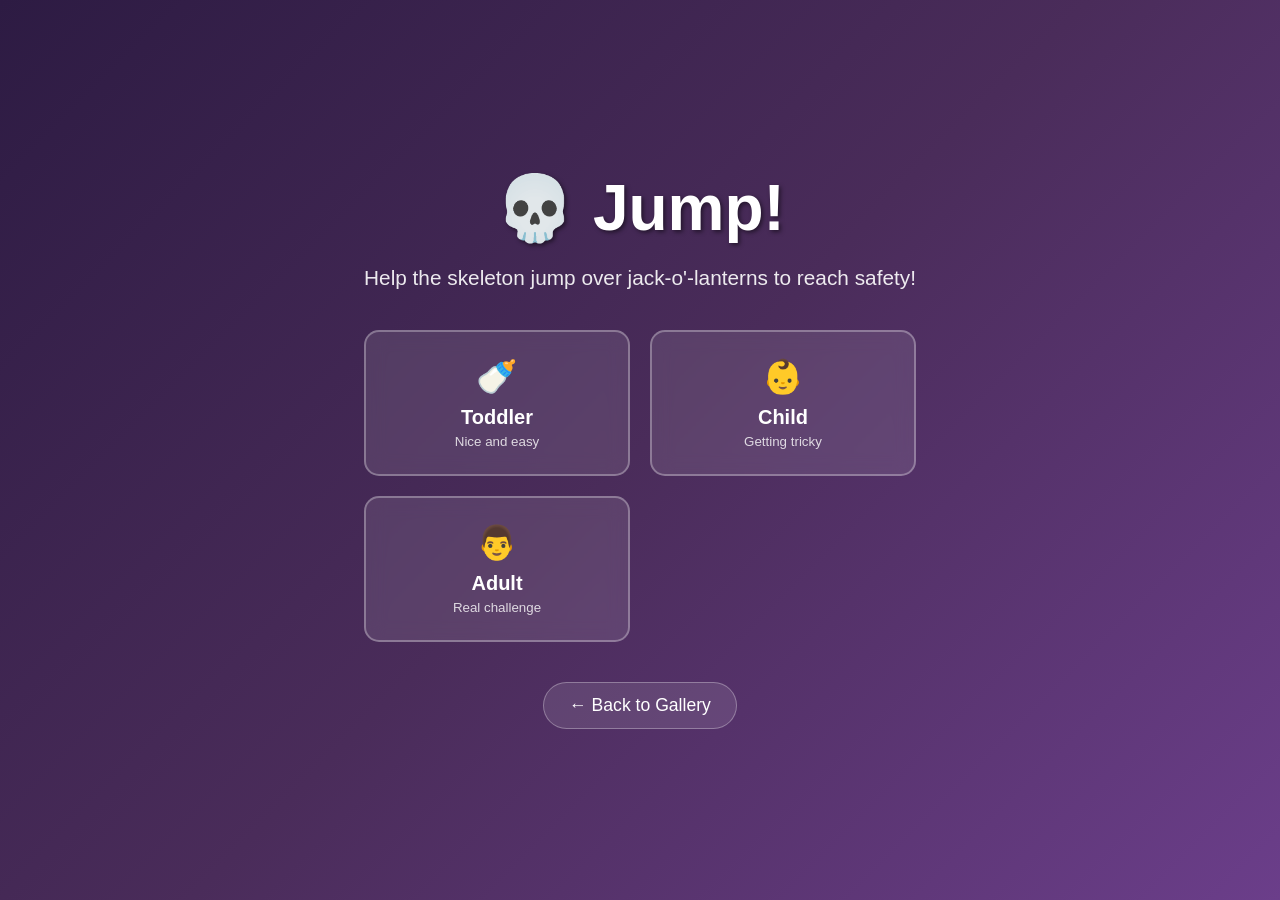
==== games/jump.html @ 8fc10694 "Holiday gamessssss" ====
<!DOCTYPE html>
<html lang="en">
<head>
    <meta charset="UTF-8">
    <meta name="viewport" content="width=device-width, initial-scale=1.0">
    <title>Jump! - Holiday Games</title>
    <link rel="stylesheet" href="../styles/main.css">
    <link rel="stylesheet" href="../styles/jump-game.css">
</head>
<body>
    <div class="game-container">
        <!-- Difficulty Selection Screen -->
        <div id="difficulty-screen" class="screen">
            <div class="difficulty-content">
                <h1>💀 Jump!</h1>
                <p>Help the skeleton jump over jack-o'-lanterns to reach safety!</p>
                
                <div class="difficulty-grid">
                    <button class="difficulty-btn" data-difficulty="toddler">
                        <span class="difficulty-icon">🍼</span>
                        <span class="difficulty-name">Toddler</span>
                        <span class="difficulty-desc">Nice and easy</span>
                    </button>
                    
                    <button class="difficulty-btn" data-difficulty="child">
                        <span class="difficulty-icon">👶</span>
                        <span class="difficulty-name">Child</span>
                        <span class="difficulty-desc">Getting tricky</span>
                    </button>
                    
                    <button class="difficulty-btn" data-difficulty="adult">
                        <span class="difficulty-icon">👨</span>
                        <span class="difficulty-name">Adult</span>
                        <span class="difficulty-desc">Real challenge</span>
                    </button>
                    
                    <button class="difficulty-btn hidden" data-difficulty="crazy" id="crazy-btn">
                        <span class="difficulty-icon">💀</span>
                        <span class="difficulty-name">CRAZY</span>
                        <span class="difficulty-desc">Impossible!</span>
                    </button>
                </div>
                
                <button class="back-btn" onclick="window.location.href='../index.html'">
                    ← Back to Gallery
                </button>
            </div>
        </div>
        
        <!-- Game Screen -->
        <div id="game-screen" class="screen hidden">
            <canvas id="game-canvas"></canvas>
            
            <!-- Game UI -->
            <div class="game-ui">
                <div class="score-display">
                    <span>Distance: <span id="distance">0</span> ft</span>
                    <span>Speed: <span id="speed">0</span> ft/s</span>
                </div>
                
                <div class="jump-instruction" id="jump-instruction">
                    🦴 TAP TO JUMP! 🦴
                </div>
            </div>
            
            <!-- Jump Controls -->
            <div class="jump-controls">
                <div class="jump-area" id="jump-control">
                    <div class="jump-indicator">TAP TO JUMP</div>
                </div>
            </div>
            
            <!-- Pause Button -->
            <button class="pause-btn" id="pause-btn">⏸️</button>
        </div>
        
        <!-- Game Over Screen -->
        <div id="game-over-screen" class="screen hidden">
            <div class="game-over-content">
                <h2 id="game-over-title">Game Over!</h2>
                <div id="game-over-message"></div>
                <div class="game-stats">
                    <p>Distance Traveled: <span id="final-distance">0</span> ft</p>
                    <p>Time Survived: <span id="final-time">0</span>s</p>
                    <p>Difficulty: <span id="final-difficulty">Normal</span></p>
                    <p>Jack-o'-lanterns Jumped: <span id="final-jumps">0</span></p>
                </div>
                
                <div class="game-over-buttons">
                    <button class="game-btn" id="restart-btn">Play Again</button>
                    <button class="game-btn secondary" id="difficulty-btn">Change Difficulty</button>
                    <button class="game-btn secondary" onclick="window.location.href='../index.html'">
                        Back to Gallery
                    </button>
                </div>
            </div>
        </div>
    </div>
    
    <script src="../main.js"></script>
    <script src="../scripts/jump-game.js"></script>
</body>
</html>
---- styles/main.css ----
/* Main Styles */
* {
    margin: 0;
    padding: 0;
    box-sizing: border-box;
}

body {
    font-family: 'Arial', sans-serif;
    background: linear-gradient(135deg, #667eea 0%, #764ba2 100%);
    min-height: 100vh;
    overflow-x: hidden;
}

.container {
    max-width: 1200px;
    margin: 0 auto;
    padding: 20px;
}

header {
    text-align: center;
    margin-bottom: 40px;
    color: white;
}

header h1 {
    font-size: 3em;
    margin-bottom: 10px;
    text-shadow: 2px 2px 4px rgba(0,0,0,0.3);
}

header p {
    font-size: 1.2em;
    opacity: 0.9;
}

/* Gallery Styles */
.gallery {
    width: 100%;
}

.game-grid {
    display: grid;
    grid-template-columns: repeat(auto-fit, minmax(300px, 1fr));
    gap: 30px;
    padding: 20px 0;
}

.game-card {
    background: white;
    border-radius: 20px;
    padding: 30px;
    text-align: center;
    box-shadow: 0 10px 30px rgba(0,0,0,0.2);
    transition: transform 0.3s ease, box-shadow 0.3s ease;
    cursor: pointer;
}

.game-card:hover {
    transform: translateY(-5px);
    box-shadow: 0 15px 40px rgba(0,0,0,0.3);
}

.game-card.coming-soon {
    opacity: 0.6;
    cursor: default;
}

.game-card.coming-soon:hover {
    transform: none;
    box-shadow: 0 10px 30px rgba(0,0,0,0.2);
}

.game-icon {
    font-size: 4em;
    margin-bottom: 20px;
    height: 80px;
    display: flex;
    align-items: center;
    justify-content: center;
}

.game-card h3 {
    font-size: 2em;
    margin-bottom: 15px;
    color: #333;
}

.game-card p {
    font-size: 1.1em;
    color: #666;
    margin-bottom: 25px;
    line-height: 1.4;
}

.play-btn {
    background: linear-gradient(135deg, #ff6b6b, #ee5a24);
    color: white;
    border: none;
    padding: 15px 30px;
    font-size: 1.2em;
    border-radius: 50px;
    cursor: pointer;
    transition: all 0.3s ease;
    font-weight: bold;
    min-width: 150px;
}

.play-btn:hover:not(:disabled) {
    background: linear-gradient(135deg, #ee5a24, #ff6b6b);
    transform: scale(1.05);
}

.play-btn:disabled {
    background: #ccc;
    cursor: not-allowed;
}

/* Reward Modal Styles */
.reward-modal {
    position: fixed;
    top: 0;
    left: 0;
    width: 100%;
    height: 100%;
    background: rgba(0,0,0,0.8);
    display: flex;
    align-items: center;
    justify-content: center;
    z-index: 1000;
    animation: fadeIn 0.3s ease;
}

.reward-content {
    background: white;
    padding: 40px;
    border-radius: 20px;
    text-align: center;
    max-width: 400px;
    width: 90%;
    animation: slideIn 0.3s ease;
}

.reward-animation {
    font-size: 4em;
    margin-bottom: 20px;
    animation: bounce 0.6s ease infinite alternate;
}

.reward-content h2 {
    font-size: 2.5em;
    color: #333;
    margin-bottom: 20px;
}

.reward-content p {
    font-size: 1.2em;
    color: #666;
    margin-bottom: 15px;
}

.reward-btn {
    background: linear-gradient(135deg, #667eea, #764ba2);
    color: white;
    border: none;
    padding: 12px 25px;
    font-size: 1.1em;
    border-radius: 25px;
    cursor: pointer;
    margin: 10px;
    transition: all 0.3s ease;
}

.reward-btn.secondary {
    background: #ccc;
    color: #333;
}

.reward-btn:hover {
    transform: scale(1.05);
}

/* Animations */
@keyframes fadeIn {
    from { opacity: 0; }
    to { opacity: 1; }
}

@keyframes slideIn {
    from { transform: translateY(-50px); opacity: 0; }
    to { transform: translateY(0); opacity: 1; }
}

@keyframes bounce {
    from { transform: scale(1); }
    to { transform: scale(1.1); }
}

/* Touch Device Optimizations */
.touch-device .game-card {
    min-height: 120px;
}

.touch-device .play-btn {
    min-height: 50px;
    font-size: 1.3em;
}

/* Responsive Design */
@media (max-width: 768px) {
    .container {
        padding: 15px;
    }
    
    header h1 {
        font-size: 2.5em;
    }
    
    .game-grid {
        grid-template-columns: 1fr;
        gap: 20px;
    }
    
    .game-card {
        padding: 25px;
    }
    
    .reward-content {
        padding: 30px 20px;
    }
}

@media (max-width: 480px) {
    header h1 {
        font-size: 2em;
    }
    
    .game-card h3 {
        font-size: 1.8em;
    }
    
    .game-icon {
        font-size: 3em;
        height: 60px;
    }
}
---- styles/jump-game.css ----
/* Jump Game Styles */

.game-container {
    width: 100vw;
    height: 100vh;
    overflow: hidden;
    position: relative;
    background: linear-gradient(135deg, #2d1b43 0%, #4a2c5a 50%, #6b3e8a 100%);
}

.screen {
    position: absolute;
    top: 0;
    left: 0;
    width: 100%;
    height: 100%;
    display: flex;
    align-items: center;
    justify-content: center;
}

.screen.hidden {
    display: none;
}

/* Difficulty Selection Screen */
.difficulty-content {
    text-align: center;
    color: white;
    max-width: 600px;
    padding: 20px;
}

.difficulty-content h1 {
    font-size: 4em;
    margin-bottom: 20px;
    text-shadow: 2px 2px 4px rgba(0,0,0,0.5);
}

.difficulty-content p {
    font-size: 1.3em;
    margin-bottom: 40px;
    opacity: 0.9;
}

.difficulty-grid {
    display: grid;
    grid-template-columns: repeat(2, 1fr);
    gap: 20px;
    margin-bottom: 40px;
}

.difficulty-btn {
    background: rgba(255,255,255,0.1);
    border: 2px solid rgba(255,255,255,0.3);
    border-radius: 15px;
    padding: 25px;
    color: white;
    cursor: pointer;
    transition: all 0.3s ease;
    backdrop-filter: blur(10px);
    min-height: 120px;
    display: flex;
    flex-direction: column;
    align-items: center;
    justify-content: center;
}

.difficulty-btn:hover {
    background: rgba(255,255,255,0.2);
    border-color: rgba(255,255,255,0.5);
    transform: translateY(-3px);
}

.difficulty-btn.hidden {
    opacity: 0;
    transition: opacity 0.5s ease;
}

.difficulty-btn.revealed {
    opacity: 1;
    pointer-events: auto;
    background: rgba(255,0,0,0.2);
    border-color: rgba(255,0,0,0.5);
    animation: pulseRed 2s ease-in-out infinite;
}

.difficulty-icon {
    font-size: 2.5em;
    margin-bottom: 10px;
}

.difficulty-name {
    font-size: 1.5em;
    font-weight: bold;
    margin-bottom: 5px;
}

.difficulty-desc {
    font-size: 1em;
    opacity: 0.8;
}

.back-btn {
    background: rgba(255,255,255,0.1);
    border: 1px solid rgba(255,255,255,0.3);
    color: white;
    padding: 12px 25px;
    border-radius: 25px;
    cursor: pointer;
    font-size: 1.1em;
    transition: all 0.3s ease;
}

.back-btn:hover {
    background: rgba(255,255,255,0.2);
}

/* Game Screen Styles */
#game-canvas {
    width: 100%;
    height: 100%;
    display: block;
    background: linear-gradient(180deg, #1a1a2e 0%, #16213e 50%, #0f172a 100%);
}

.game-ui {
    position: absolute;
    top: 20px;
    left: 20px;
    right: 20px;
    z-index: 10;
    pointer-events: none;
}

.score-display {
    background: rgba(0,0,0,0.7);
    color: white;
    padding: 15px 20px;
    border-radius: 10px;
    display: flex;
    justify-content: space-between;
    font-size: 1.2em;
    font-weight: bold;
}

.jump-instruction {
    position: absolute;
    top: 80px;
    left: 50%;
    transform: translateX(-50%);
    background: rgba(255,165,0,0.9);
    color: white;
    padding: 10px 20px;
    border-radius: 25px;
    font-weight: bold;
    font-size: 1.1em;
    opacity: 1;
    animation: bounceInstruction 2s ease-in-out infinite;
    pointer-events: none;
    transition: opacity 0.5s ease;
}

.jump-instruction.hidden {
    opacity: 0;
}

/* Jump Controls */
.jump-controls {
    position: absolute;
    bottom: 0;
    left: 0;
    right: 0;
    height: 60%;
    display: flex;
    z-index: 5;
}

.jump-area {
    flex: 1;
    display: flex;
    align-items: center;
    justify-content: center;
    background: rgba(255,165,0,0.05);
    border: 2px solid transparent;
    transition: all 0.2s ease;
    user-select: none;
    cursor: pointer;
}

.jump-area.active {
    background: rgba(255,165,0,0.15);
    border-color: rgba(255,165,0,0.3);
}

.jump-indicator {
    font-size: 2em;
    color: rgba(255,165,0,0.6);
    pointer-events: none;
    transition: all 0.2s ease;
    font-weight: bold;
}

.jump-area.active .jump-indicator {
    color: rgba(255,165,0,0.9);
    transform: scale(1.1);
}

.pause-btn {
    position: absolute;
    top: 20px;
    right: 20px;
    background: rgba(0,0,0,0.7);
    border: none;
    color: white;
    font-size: 2em;
    padding: 10px 15px;
    border-radius: 10px;
    cursor: pointer;
    z-index: 15;
}

/* Game Over Screen */
.game-over-content {
    text-align: center;
    color: white;
    max-width: 500px;
    padding: 20px;
}

.game-over-content h2 {
    font-size: 3em;
    margin-bottom: 20px;
    text-shadow: 2px 2px 4px rgba(0,0,0,0.5);
}

#game-over-message {
    font-size: 1.3em;
    margin-bottom: 30px;
    opacity: 0.9;
}

.game-stats {
    background: rgba(255,255,255,0.1);
    border-radius: 15px;
    padding: 20px;
    margin-bottom: 30px;
    backdrop-filter: blur(10px);
}

.game-stats p {
    font-size: 1.2em;
    margin-bottom: 10px;
}

.game-over-buttons {
    display: flex;
    flex-direction: column;
    gap: 15px;
}

.game-btn {
    background: linear-gradient(135deg, #ff6b35, #f7931e);
    color: white;
    border: none;
    padding: 15px 30px;
    font-size: 1.2em;
    border-radius: 25px;
    cursor: pointer;
    transition: all 0.3s ease;
    font-weight: bold;
}

.game-btn.secondary {
    background: rgba(255,255,255,0.2);
    backdrop-filter: blur(10px);
}

.game-btn:hover {
    transform: translateY(-2px);
    box-shadow: 0 5px 15px rgba(0,0,0,0.3);
}

/* Animations */
@keyframes bounceInstruction {
    0%, 100% { 
        transform: translateX(-50%) translateY(0px); 
    }
    50% { 
        transform: translateX(-50%) translateY(-10px); 
    }
}

@keyframes pulseRed {
    0%, 100% { 
        background: rgba(255,0,0,0.2);
        border-color: rgba(255,0,0,0.5);
    }
    50% { 
        background: rgba(255,0,0,0.4);
        border-color: rgba(255,0,0,0.8);
    }
}

/* Mobile Responsiveness */
@media (max-width: 768px) {
    .difficulty-grid {
        grid-template-columns: 1fr;
        gap: 15px;
    }
    
    .difficulty-btn {
        min-height: 100px;
        padding: 20px;
    }
    
    .difficulty-icon {
        font-size: 2em;
    }
    
    .difficulty-name {
        font-size: 1.3em;
    }
    
    .score-display {
        flex-direction: column;
        gap: 5px;
        font-size: 1em;
    }
    
    .jump-indicator {
        font-size: 1.5em;
    }
}

@media (max-width: 480px) {
    .difficulty-content h1 {
        font-size: 3em;
    }
    
    .difficulty-content p {
        font-size: 1.1em;
    }
    
    .game-over-content h2 {
        font-size: 2.5em;
    }
    
    #game-over-message {
        font-size: 1.1em;
    }
    
    .jump-instruction {
        font-size: 1em;
        padding: 8px 16px;
    }
}
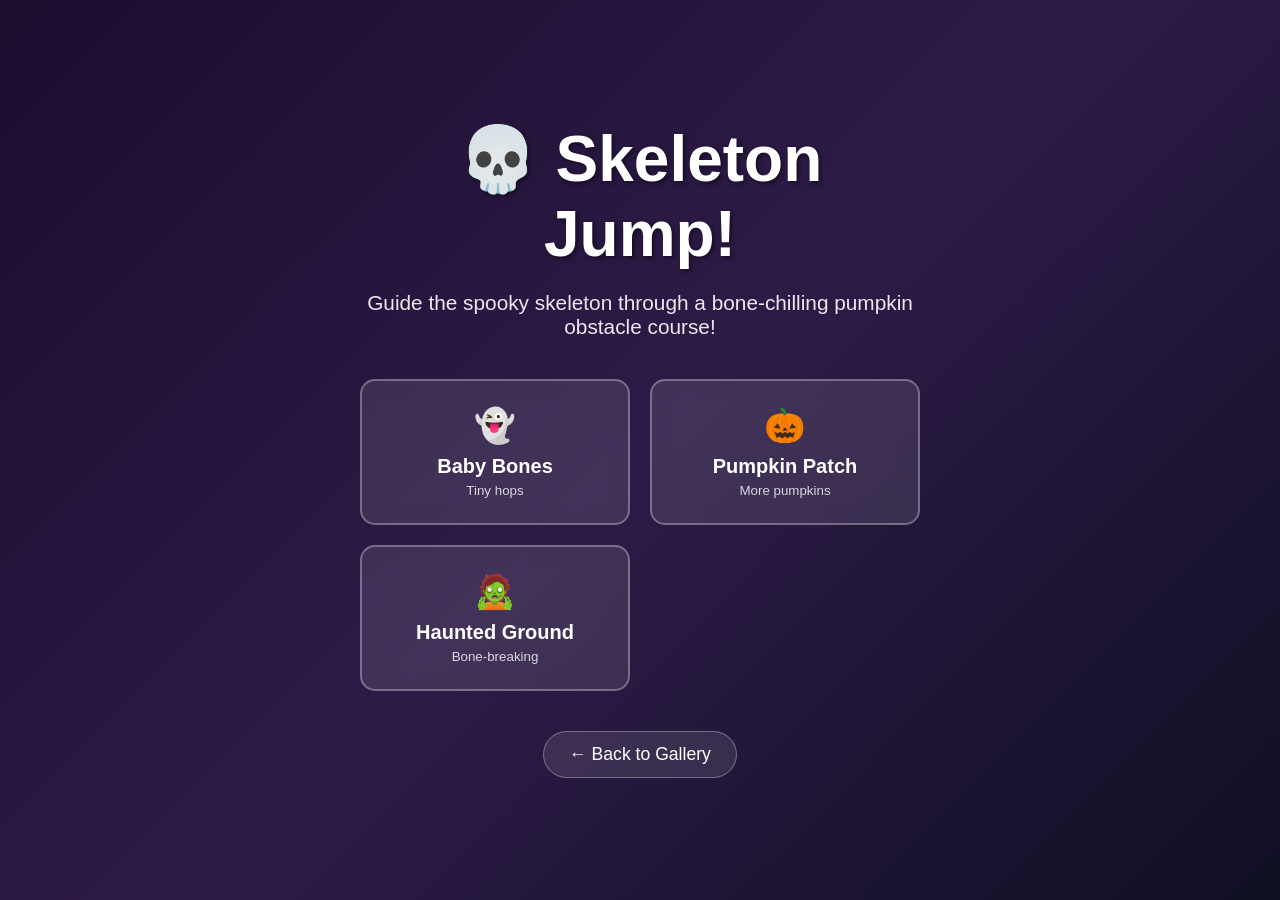
==== commit 03b9d0fe: "Added bouncing icons" ====
--- a/games/jump.html
+++ b/games/jump.html
@@ -3,7 +3,7 @@
 <head>
     <meta charset="UTF-8">
     <meta name="viewport" content="width=device-width, initial-scale=1.0">
-    <title>Jump! - Holiday Games</title>
+    <title>Skeleton Jump! - Halloween Games</title>
     <link rel="stylesheet" href="../styles/main.css">
     <link rel="stylesheet" href="../styles/jump-game.css">
 </head>
@@ -12,31 +12,31 @@
         <!-- Difficulty Selection Screen -->
         <div id="difficulty-screen" class="screen">
             <div class="difficulty-content">
-                <h1>💀 Jump!</h1>
-                <p>Help the skeleton jump over jack-o'-lanterns to reach safety!</p>
+                <h1>💀 Skeleton Jump!</h1>
+                <p>Guide the spooky skeleton through a bone-chilling pumpkin obstacle course!</p>
                 
                 <div class="difficulty-grid">
                     <button class="difficulty-btn" data-difficulty="toddler">
-                        <span class="difficulty-icon">🍼</span>
-                        <span class="difficulty-name">Toddler</span>
-                        <span class="difficulty-desc">Nice and easy</span>
+                        <span class="difficulty-icon">👻</span>
+                        <span class="difficulty-name">Baby Bones</span>
+                        <span class="difficulty-desc">Tiny hops</span>
                     </button>
                     
                     <button class="difficulty-btn" data-difficulty="child">
-                        <span class="difficulty-icon">👶</span>
-                        <span class="difficulty-name">Child</span>
-                        <span class="difficulty-desc">Getting tricky</span>
+                        <span class="difficulty-icon">🎃</span>
+                        <span class="difficulty-name">Pumpkin Patch</span>
+                        <span class="difficulty-desc">More pumpkins</span>
                     </button>
                     
                     <button class="difficulty-btn" data-difficulty="adult">
-                        <span class="difficulty-icon">👨</span>
-                        <span class="difficulty-name">Adult</span>
-                        <span class="difficulty-desc">Real challenge</span>
+                        <span class="difficulty-icon">🧟</span>
+                        <span class="difficulty-name">Haunted Ground</span>
+                        <span class="difficulty-desc">Bone-breaking</span>
                     </button>
                     
                     <button class="difficulty-btn hidden" data-difficulty="crazy" id="crazy-btn">
                         <span class="difficulty-icon">💀</span>
-                        <span class="difficulty-name">CRAZY</span>
+                        <span class="difficulty-name">SKELETON KING</span>
                         <span class="difficulty-desc">Impossible!</span>
                     </button>
                 </div>
@@ -59,7 +59,7 @@
                 </div>
                 
                 <div class="jump-instruction" id="jump-instruction">
-                    🦴 TAP TO JUMP! 🦴
+                    💀 TAP TO JUMP! 💀
                 </div>
             </div>
             
@@ -99,5 +99,6 @@
     
     <script src="../main.js"></script>
     <script src="../scripts/jump-game.js"></script>
+    <script src="../scripts/falling-sprites.js"></script>
 </body>
 </html>
--- a/styles/main.css
+++ b/styles/main.css
@@ -7,7 +7,7 @@
 
 body {
     font-family: 'Arial', sans-serif;
-    background: linear-gradient(135deg, #667eea 0%, #764ba2 100%);
+    background: linear-gradient(135deg, #1a0d2e 0%, #2d1b47 50%, #0f0f23 100%);
     min-height: 100vh;
     overflow-x: hidden;
 }
@@ -48,28 +48,33 @@
 }
 
 .game-card {
-    background: white;
+    background: linear-gradient(135deg, #2a1a3e 0%, #3d2b52 100%);
+    border: 2px solid #ff6b35;
     border-radius: 20px;
     padding: 30px;
     text-align: center;
-    box-shadow: 0 10px 30px rgba(0,0,0,0.2);
+    box-shadow: 0 10px 30px rgba(255, 107, 53, 0.3);
     transition: transform 0.3s ease, box-shadow 0.3s ease;
     cursor: pointer;
+    color: #f8f8ff;
 }
 
 .game-card:hover {
     transform: translateY(-5px);
-    box-shadow: 0 15px 40px rgba(0,0,0,0.3);
+    box-shadow: 0 15px 40px rgba(255, 107, 53, 0.5);
+    border-color: #ff8c42;
 }
 
 .game-card.coming-soon {
     opacity: 0.6;
     cursor: default;
+    border-color: #666;
 }
 
 .game-card.coming-soon:hover {
     transform: none;
-    box-shadow: 0 10px 30px rgba(0,0,0,0.2);
+    box-shadow: 0 10px 30px rgba(255, 107, 53, 0.3);
+    border-color: #666;
 }
 
 .game-icon {
@@ -84,20 +89,21 @@
 .game-card h3 {
     font-size: 2em;
     margin-bottom: 15px;
-    color: #333;
+    color: #ff8c42;
+    text-shadow: 2px 2px 4px rgba(0,0,0,0.5);
 }
 
 .game-card p {
     font-size: 1.1em;
-    color: #666;
+    color: #e2e8f0;
     margin-bottom: 25px;
     line-height: 1.4;
 }
 
 .play-btn {
-    background: linear-gradient(135deg, #ff6b6b, #ee5a24);
+    background: linear-gradient(135deg, #ff6b35, #d63031);
     color: white;
-    border: none;
+    border: 2px solid #ff8c42;
     padding: 15px 30px;
     font-size: 1.2em;
     border-radius: 50px;
@@ -105,11 +111,13 @@
     transition: all 0.3s ease;
     font-weight: bold;
     min-width: 150px;
+    box-shadow: 0 4px 15px rgba(255, 107, 53, 0.3);
 }
 
 .play-btn:hover:not(:disabled) {
-    background: linear-gradient(135deg, #ee5a24, #ff6b6b);
+    background: linear-gradient(135deg, #ff8c42, #ff6b35);
     transform: scale(1.05);
+    box-shadow: 0 6px 20px rgba(255, 107, 53, 0.5);
 }
 
 .play-btn:disabled {
@@ -161,7 +169,7 @@
 }
 
 .reward-btn {
-    background: linear-gradient(135deg, #667eea, #764ba2);
+    background: linear-gradient(135deg, #ff6b35, #d63031);
     color: white;
     border: none;
     padding: 12px 25px;
--- a/styles/jump-game.css
+++ b/styles/jump-game.css
@@ -5,7 +5,7 @@
     height: 100vh;
     overflow: hidden;
     position: relative;
-    background: linear-gradient(135deg, #2d1b43 0%, #4a2c5a 50%, #6b3e8a 100%);
+    background: linear-gradient(135deg, #1a0d2e 0%, #2d1b47 50%, #0f0f23 100%);
 }
 
 .screen {
@@ -121,7 +121,7 @@
     width: 100%;
     height: 100%;
     display: block;
-    background: linear-gradient(180deg, #1a1a2e 0%, #16213e 50%, #0f172a 100%);
+    background: linear-gradient(180deg, #0f0a1a 0%, #1a0d2e 30%, #2d1b47 70%, #111827 100%);
 }
 
 .game-ui {
@@ -149,16 +149,18 @@
     top: 80px;
     left: 50%;
     transform: translateX(-50%);
-    background: rgba(255,165,0,0.9);
-    color: white;
-    padding: 10px 20px;
+    background: rgba(255, 107, 53, 0.95);
+    color: #fef2f2;
+    padding: 12px 25px;
+    border: 2px solid #ff8c42;
     border-radius: 25px;
     font-weight: bold;
     font-size: 1.1em;
     opacity: 1;
-    animation: bounceInstruction 2s ease-in-out infinite;
+    animation: spookyBounce 2s ease-in-out infinite;
     pointer-events: none;
     transition: opacity 0.5s ease;
+    box-shadow: 0 0 20px rgba(255, 107, 53, 0.4);
 }
 
 .jump-instruction.hidden {
@@ -181,7 +183,7 @@
     display: flex;
     align-items: center;
     justify-content: center;
-    background: rgba(255,165,0,0.05);
+    background: rgba(255, 107, 53, 0.05);
     border: 2px solid transparent;
     transition: all 0.2s ease;
     user-select: none;
@@ -189,21 +191,24 @@
 }
 
 .jump-area.active {
-    background: rgba(255,165,0,0.15);
-    border-color: rgba(255,165,0,0.3);
+    background: rgba(255, 107, 53, 0.15);
+    border-color: rgba(255, 107, 53, 0.3);
+    box-shadow: inset 0 0 20px rgba(255, 107, 53, 0.2);
 }
 
 .jump-indicator {
     font-size: 2em;
-    color: rgba(255,165,0,0.6);
+    color: rgba(255, 140, 66, 0.6);
     pointer-events: none;
     transition: all 0.2s ease;
     font-weight: bold;
+    text-shadow: 0 0 10px rgba(255, 107, 53, 0.3);
 }
 
 .jump-area.active .jump-indicator {
-    color: rgba(255,165,0,0.9);
+    color: rgba(255, 140, 66, 0.9);
     transform: scale(1.1);
+    text-shadow: 0 0 15px rgba(255, 107, 53, 0.6);
 }
 
 .pause-btn {
@@ -260,15 +265,16 @@
 }
 
 .game-btn {
-    background: linear-gradient(135deg, #ff6b35, #f7931e);
-    color: white;
-    border: none;
+    background: linear-gradient(135deg, #ff6b35, #d63031);
+    color: white;
+    border: 2px solid #ff8c42;
     padding: 15px 30px;
     font-size: 1.2em;
     border-radius: 25px;
     cursor: pointer;
     transition: all 0.3s ease;
     font-weight: bold;
+    box-shadow: 0 4px 15px rgba(255, 107, 53, 0.3);
 }
 
 .game-btn.secondary {
@@ -282,6 +288,17 @@
 }
 
 /* Animations */
+@keyframes spookyBounce {
+    0%, 100% { 
+        transform: translateX(-50%) translateY(0px);
+        box-shadow: 0 0 20px rgba(255, 107, 53, 0.4);
+    }
+    50% { 
+        transform: translateX(-50%) translateY(-10px);
+        box-shadow: 0 0 30px rgba(255, 107, 53, 0.6);
+    }
+}
+
 @keyframes bounceInstruction {
     0%, 100% { 
         transform: translateX(-50%) translateY(0px); 
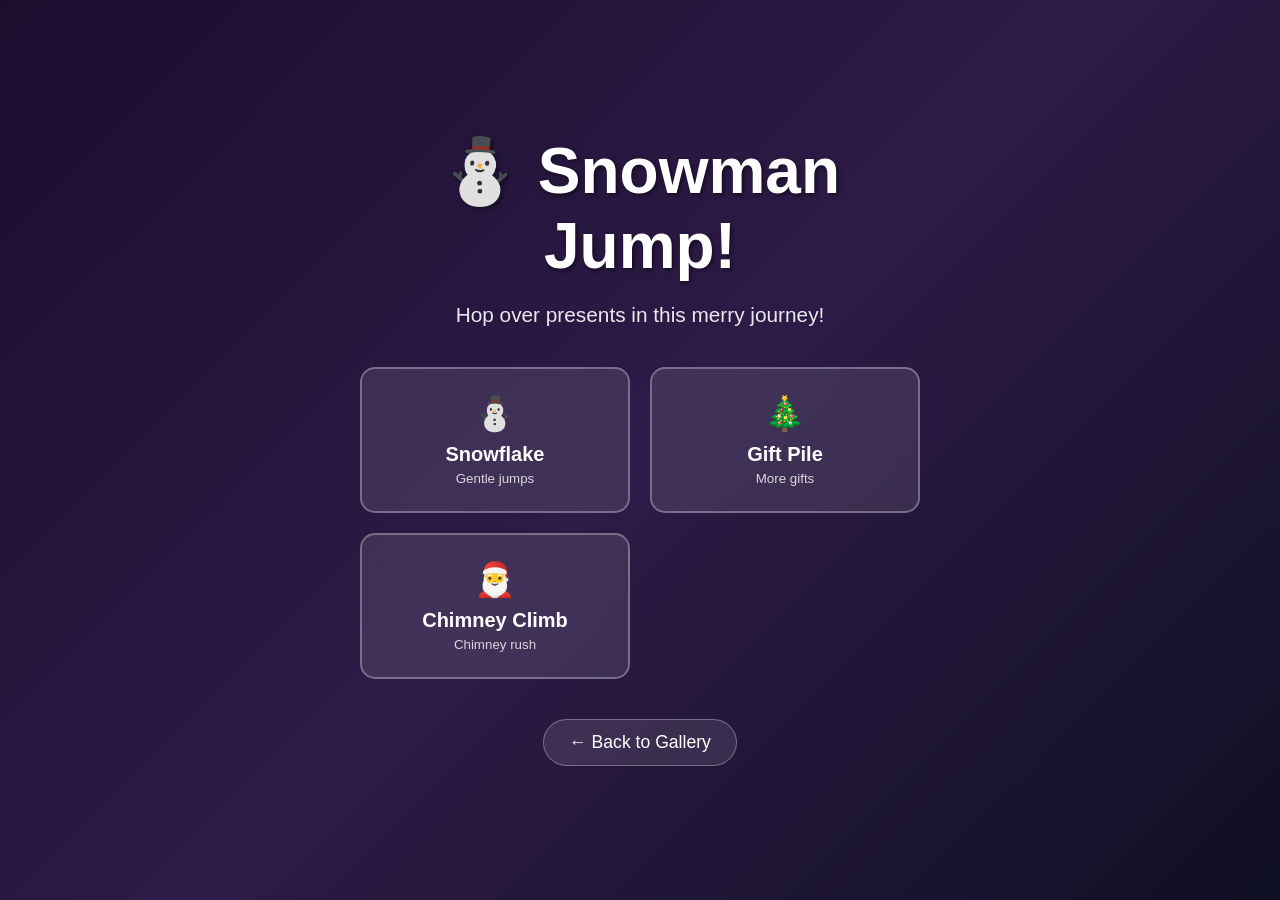
==== commit b074359a: "Multi-holidayizing everything" ====
--- a/games/jump.html
+++ b/games/jump.html
@@ -3,7 +3,7 @@
 <head>
     <meta charset="UTF-8">
     <meta name="viewport" content="width=device-width, initial-scale=1.0">
-    <title>Skeleton Jump! - Halloween Games</title>
+    <title id="page-title">Jump Game</title>
     <link rel="stylesheet" href="../styles/main.css">
     <link rel="stylesheet" href="../styles/jump-game.css">
 </head>
@@ -12,32 +12,32 @@
         <!-- Difficulty Selection Screen -->
         <div id="difficulty-screen" class="screen">
             <div class="difficulty-content">
-                <h1>💀 Skeleton Jump!</h1>
-                <p>Guide the spooky skeleton through a bone-chilling pumpkin obstacle course!</p>
+                <h1 id="jump-title"></h1>
+                <p id="jump-description"></p>
                 
                 <div class="difficulty-grid">
                     <button class="difficulty-btn" data-difficulty="toddler">
-                        <span class="difficulty-icon">👻</span>
-                        <span class="difficulty-name">Baby Bones</span>
-                        <span class="difficulty-desc">Tiny hops</span>
+                        <span class="difficulty-icon" id="diff-easy-icon"></span>
+                        <span class="difficulty-name" id="jump-diff-easy-name"></span>
+                        <span class="difficulty-desc" id="jump-diff-easy-desc"></span>
                     </button>
                     
                     <button class="difficulty-btn" data-difficulty="child">
-                        <span class="difficulty-icon">🎃</span>
-                        <span class="difficulty-name">Pumpkin Patch</span>
-                        <span class="difficulty-desc">More pumpkins</span>
+                        <span class="difficulty-icon" id="diff-medium-icon"></span>
+                        <span class="difficulty-name" id="jump-diff-medium-name"></span>
+                        <span class="difficulty-desc" id="jump-diff-medium-desc"></span>
                     </button>
                     
                     <button class="difficulty-btn" data-difficulty="adult">
-                        <span class="difficulty-icon">🧟</span>
-                        <span class="difficulty-name">Haunted Ground</span>
-                        <span class="difficulty-desc">Bone-breaking</span>
+                        <span class="difficulty-icon" id="diff-hard-icon"></span>
+                        <span class="difficulty-name" id="jump-diff-hard-name"></span>
+                        <span class="difficulty-desc" id="jump-diff-hard-desc"></span>
                     </button>
                     
                     <button class="difficulty-btn hidden" data-difficulty="crazy" id="crazy-btn">
-                        <span class="difficulty-icon">💀</span>
-                        <span class="difficulty-name">SKELETON KING</span>
-                        <span class="difficulty-desc">Impossible!</span>
+                        <span class="difficulty-icon" id="diff-crazy-icon"></span>
+                        <span class="difficulty-name" id="jump-diff-crazy-name"></span>
+                        <span class="difficulty-desc" id="jump-diff-crazy-desc"></span>
                     </button>
                 </div>
                 
@@ -59,7 +59,6 @@
                 </div>
                 
                 <div class="jump-instruction" id="jump-instruction">
-                    💀 TAP TO JUMP! 💀
                 </div>
             </div>
             
@@ -97,6 +96,8 @@
         </div>
     </div>
     
+    <script src="../resources.js"></script>
+    <script src="../resources.js"></script>
     <script src="../main.js"></script>
     <script src="../scripts/jump-game.js"></script>
     <script src="../scripts/falling-sprites.js"></script>
